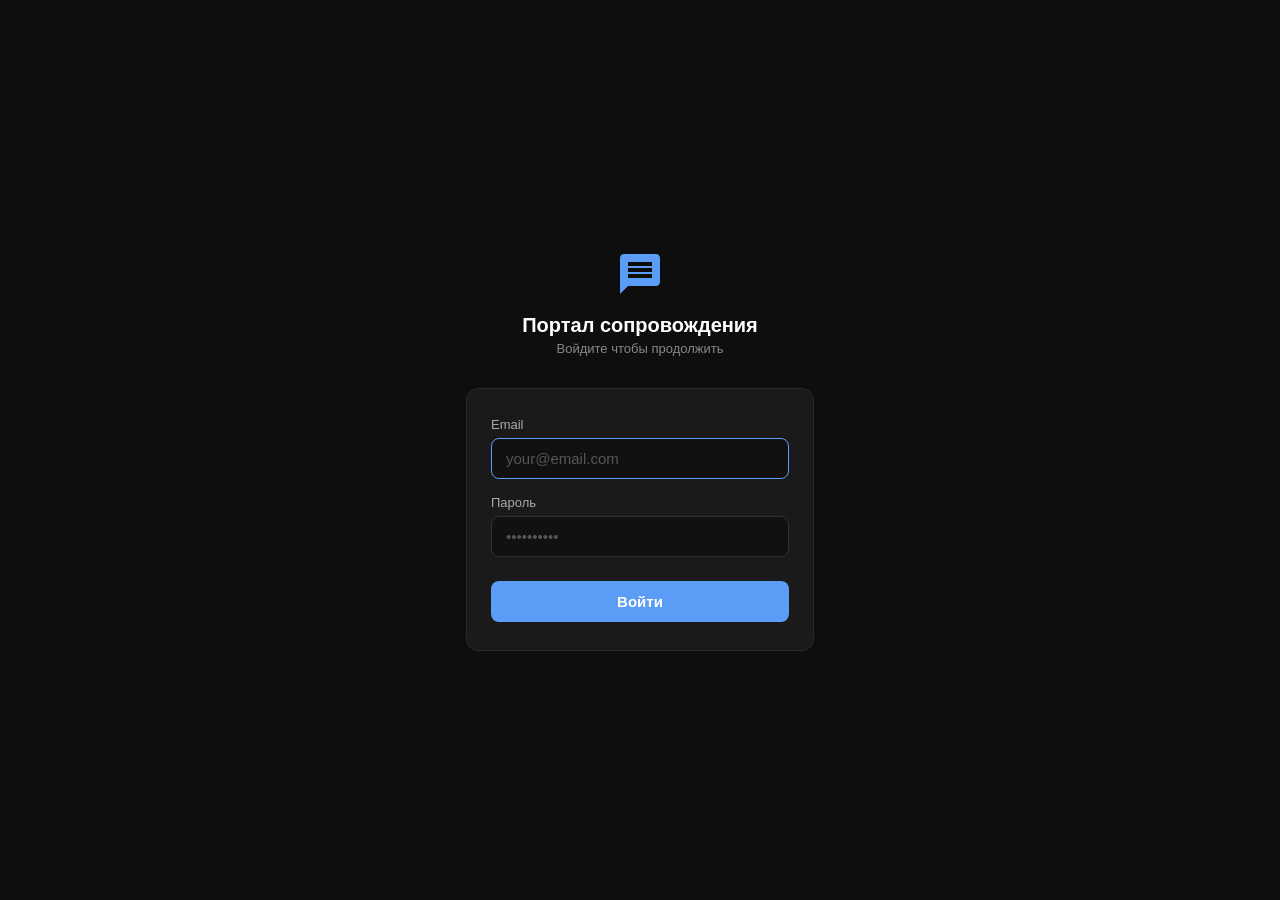
==== index.html @ 7b3184b1 "Update client files with debug logging" ====
<!DOCTYPE html>
<html lang="ru">
<head>
  <meta charset="UTF-8" />
  <meta http-equiv="refresh" content="0; url=login.html" />
  <title>Сопровождение</title>
</head>
<body>
  <script>window.location.href = 'login.html';</script>
</body>
</html>
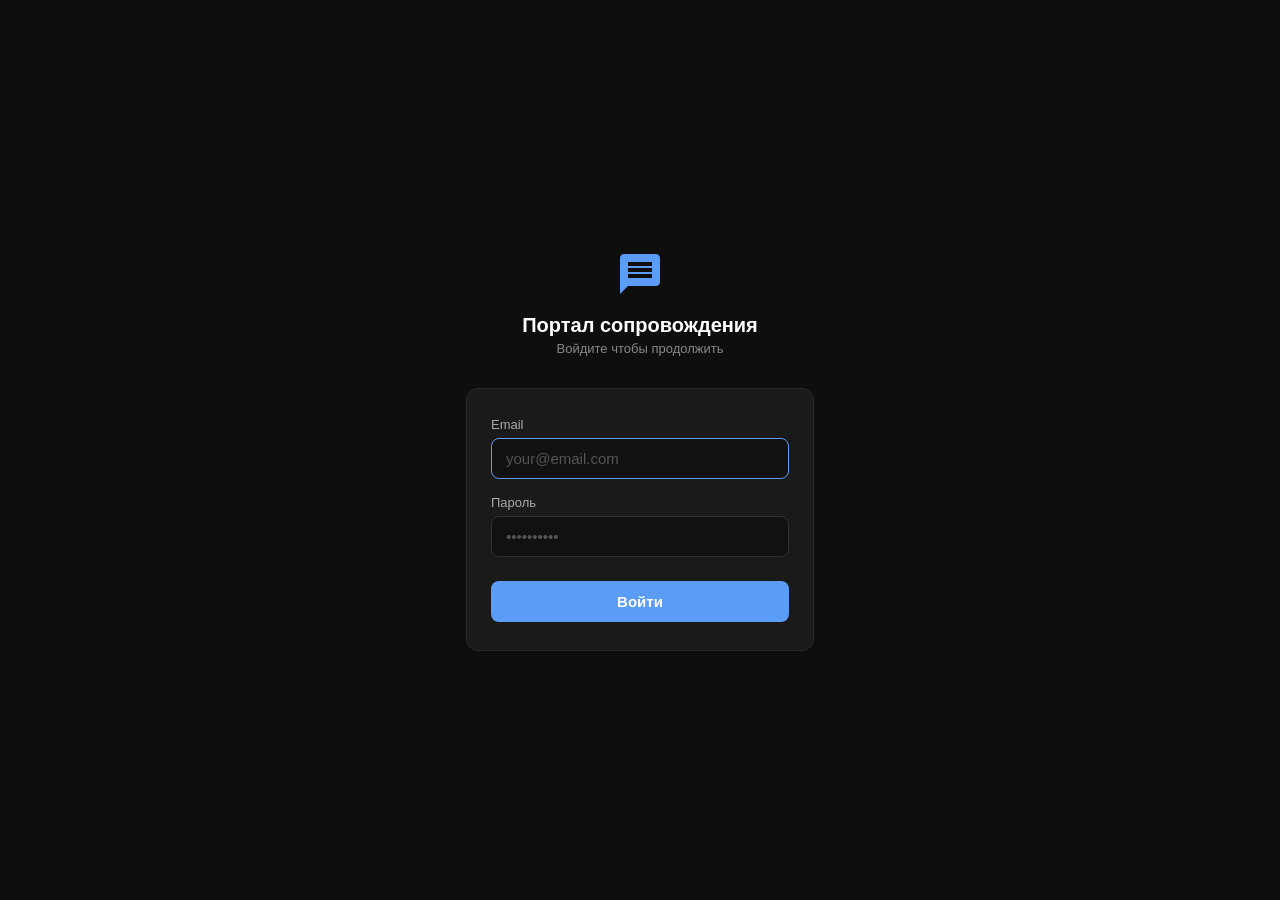
==== commit b16050af: "Update index.html" ====
--- a/index.html
+++ b/index.html
@@ -1,11 +1,11 @@
-<!DOCTYPE html>
-<html lang="ru">
-<head>
-  <meta charset="UTF-8" />
-  <meta http-equiv="refresh" content="0; url=login.html" />
-  <title>Сопровождение</title>
-</head>
-<body>
-  <script>window.location.href = 'login.html';</script>
-</body>
-</html>
+<!DOCTYPE html>
+<html lang="ru">
+<head>
+  <meta charset="UTF-8" />
+  <meta http-equiv="refresh" content="0; url=login.html" />
+  <title>Сопровождение</title>
+</head>
+<body>
+  <script>window.location.href = 'login.html';</script>
+</body>
+</html>
